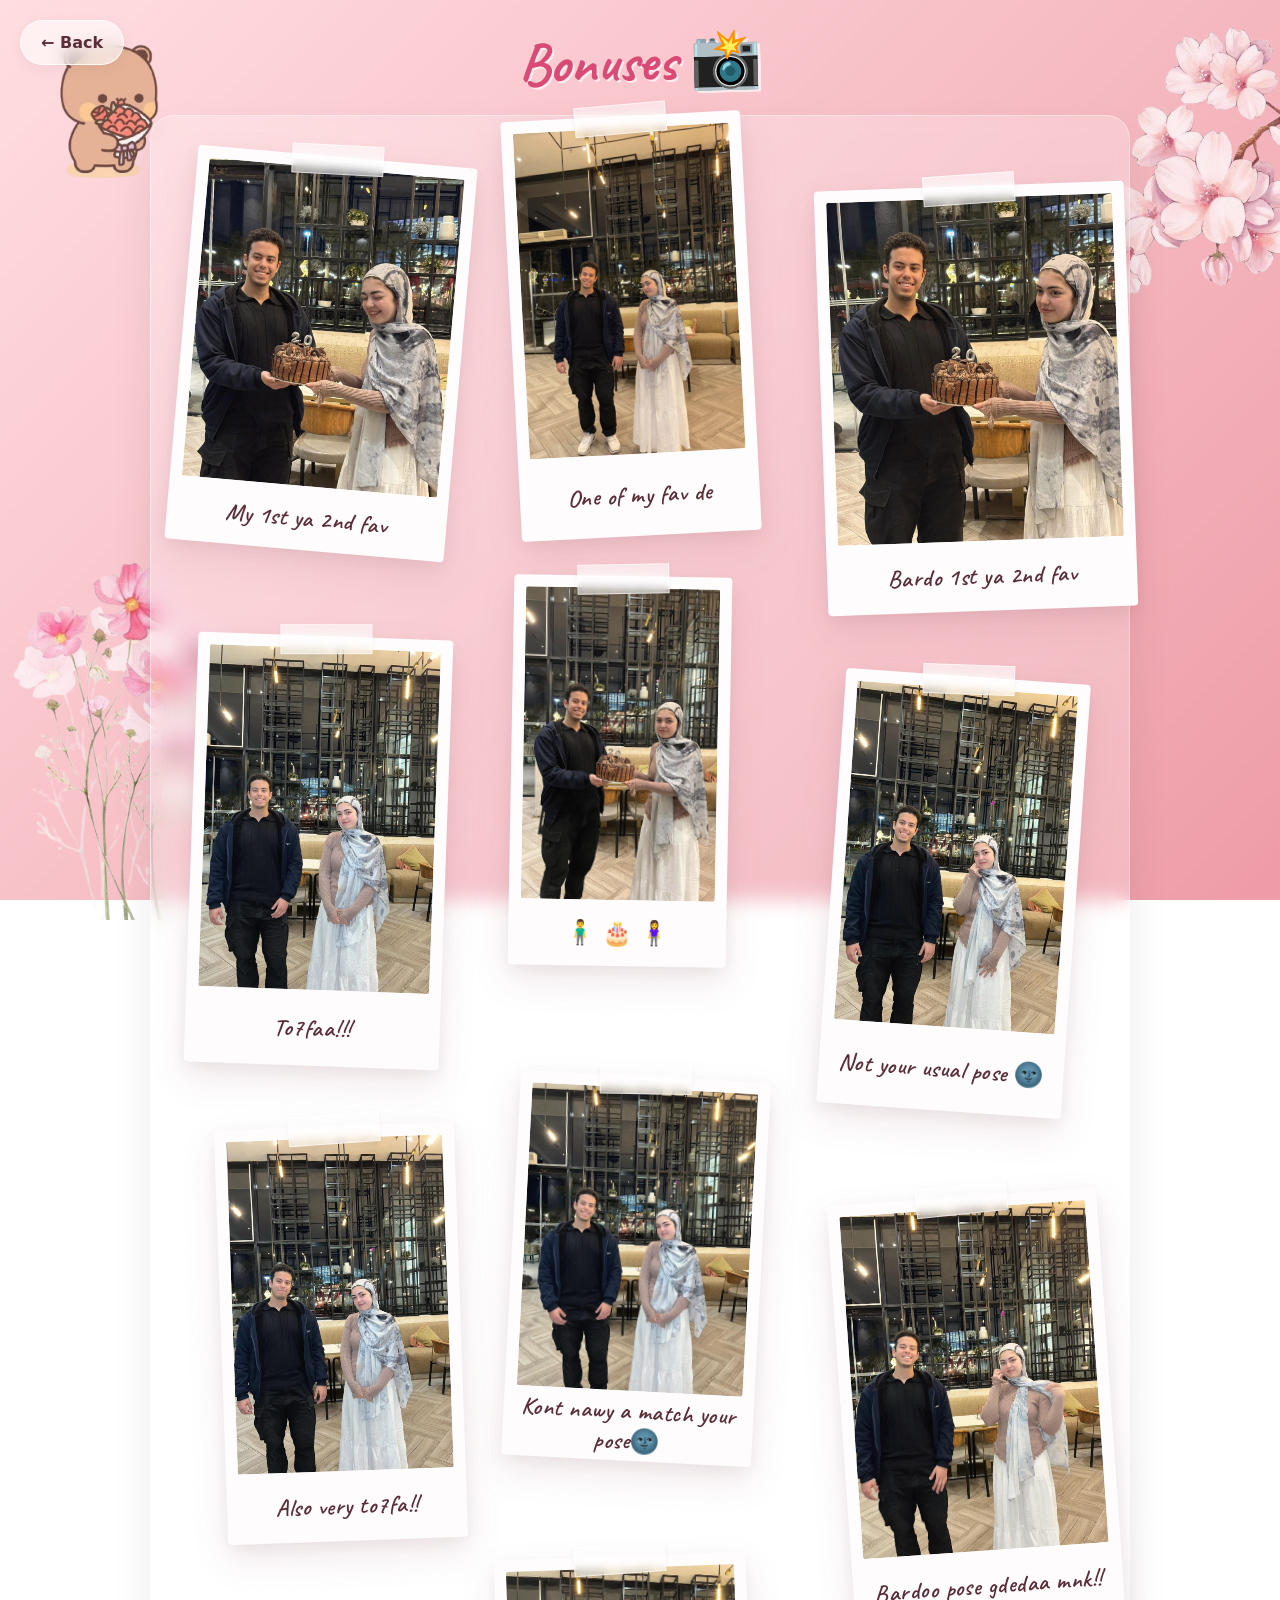
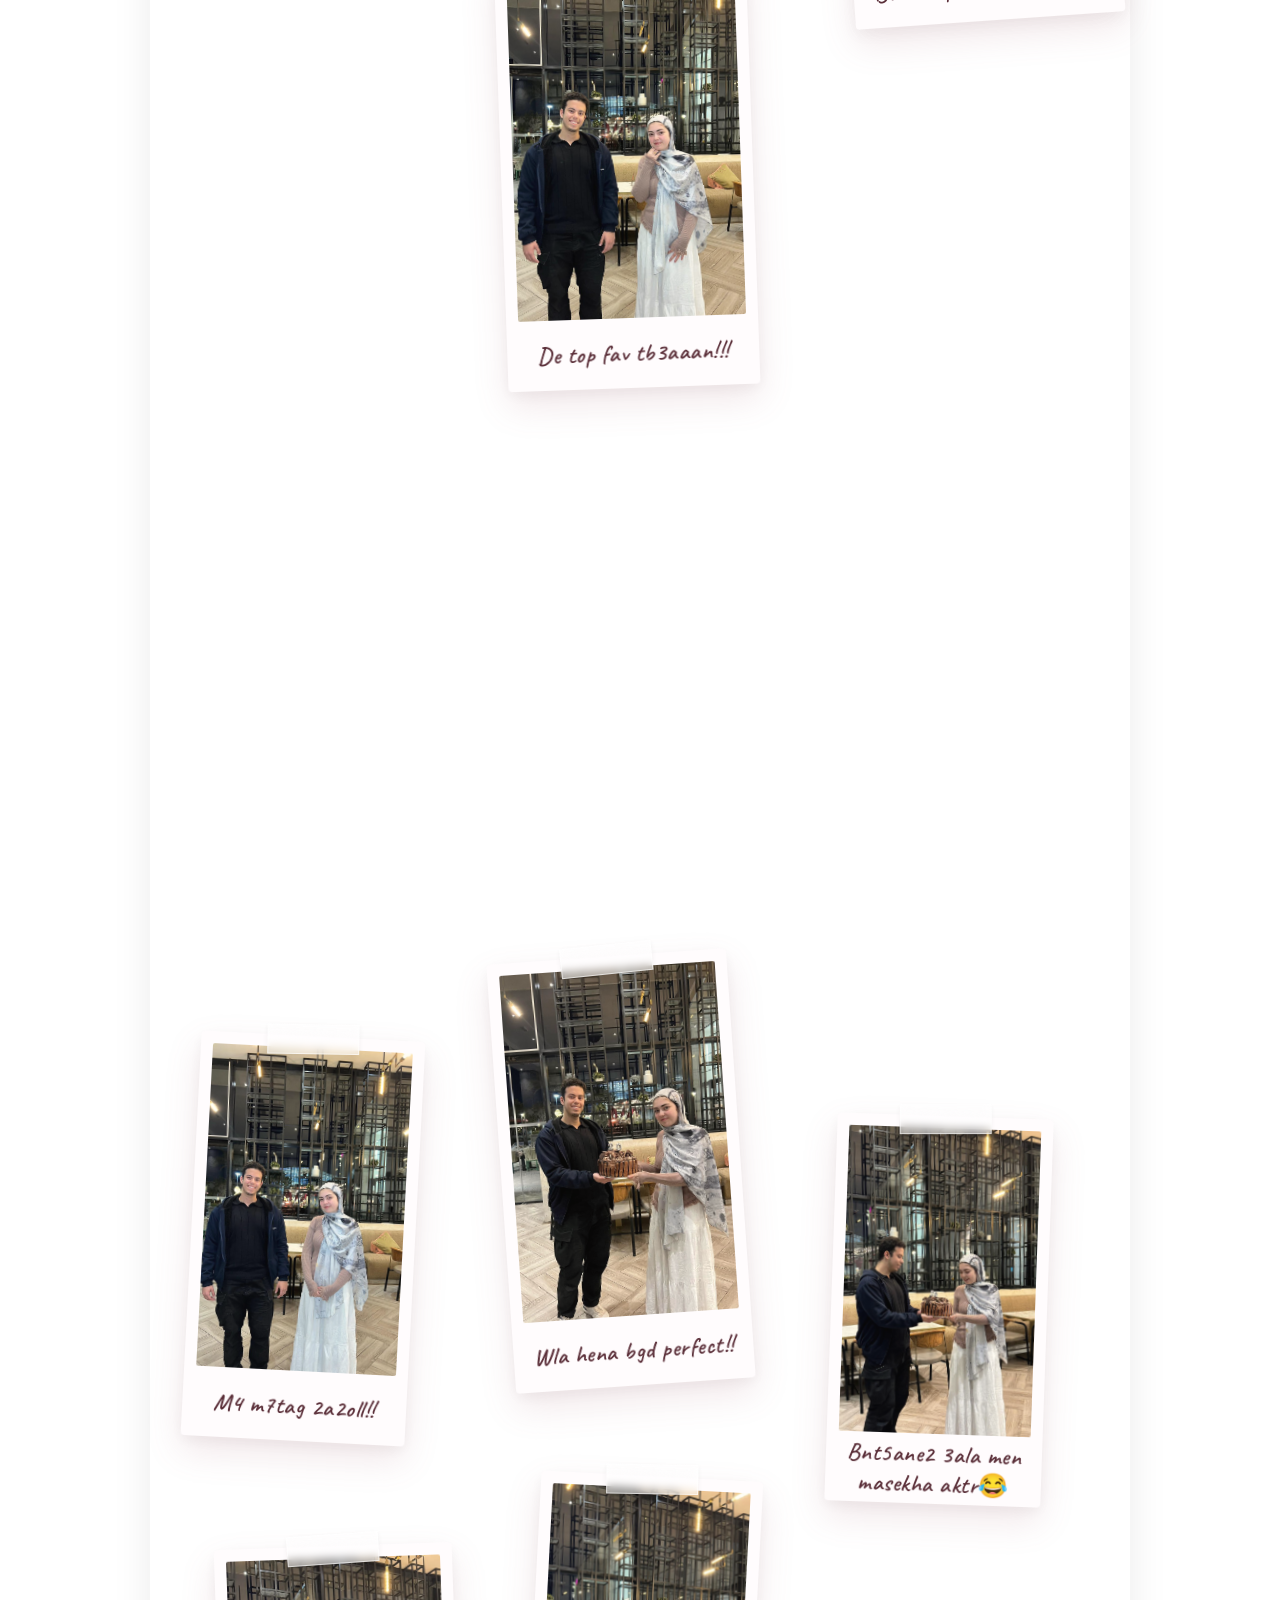
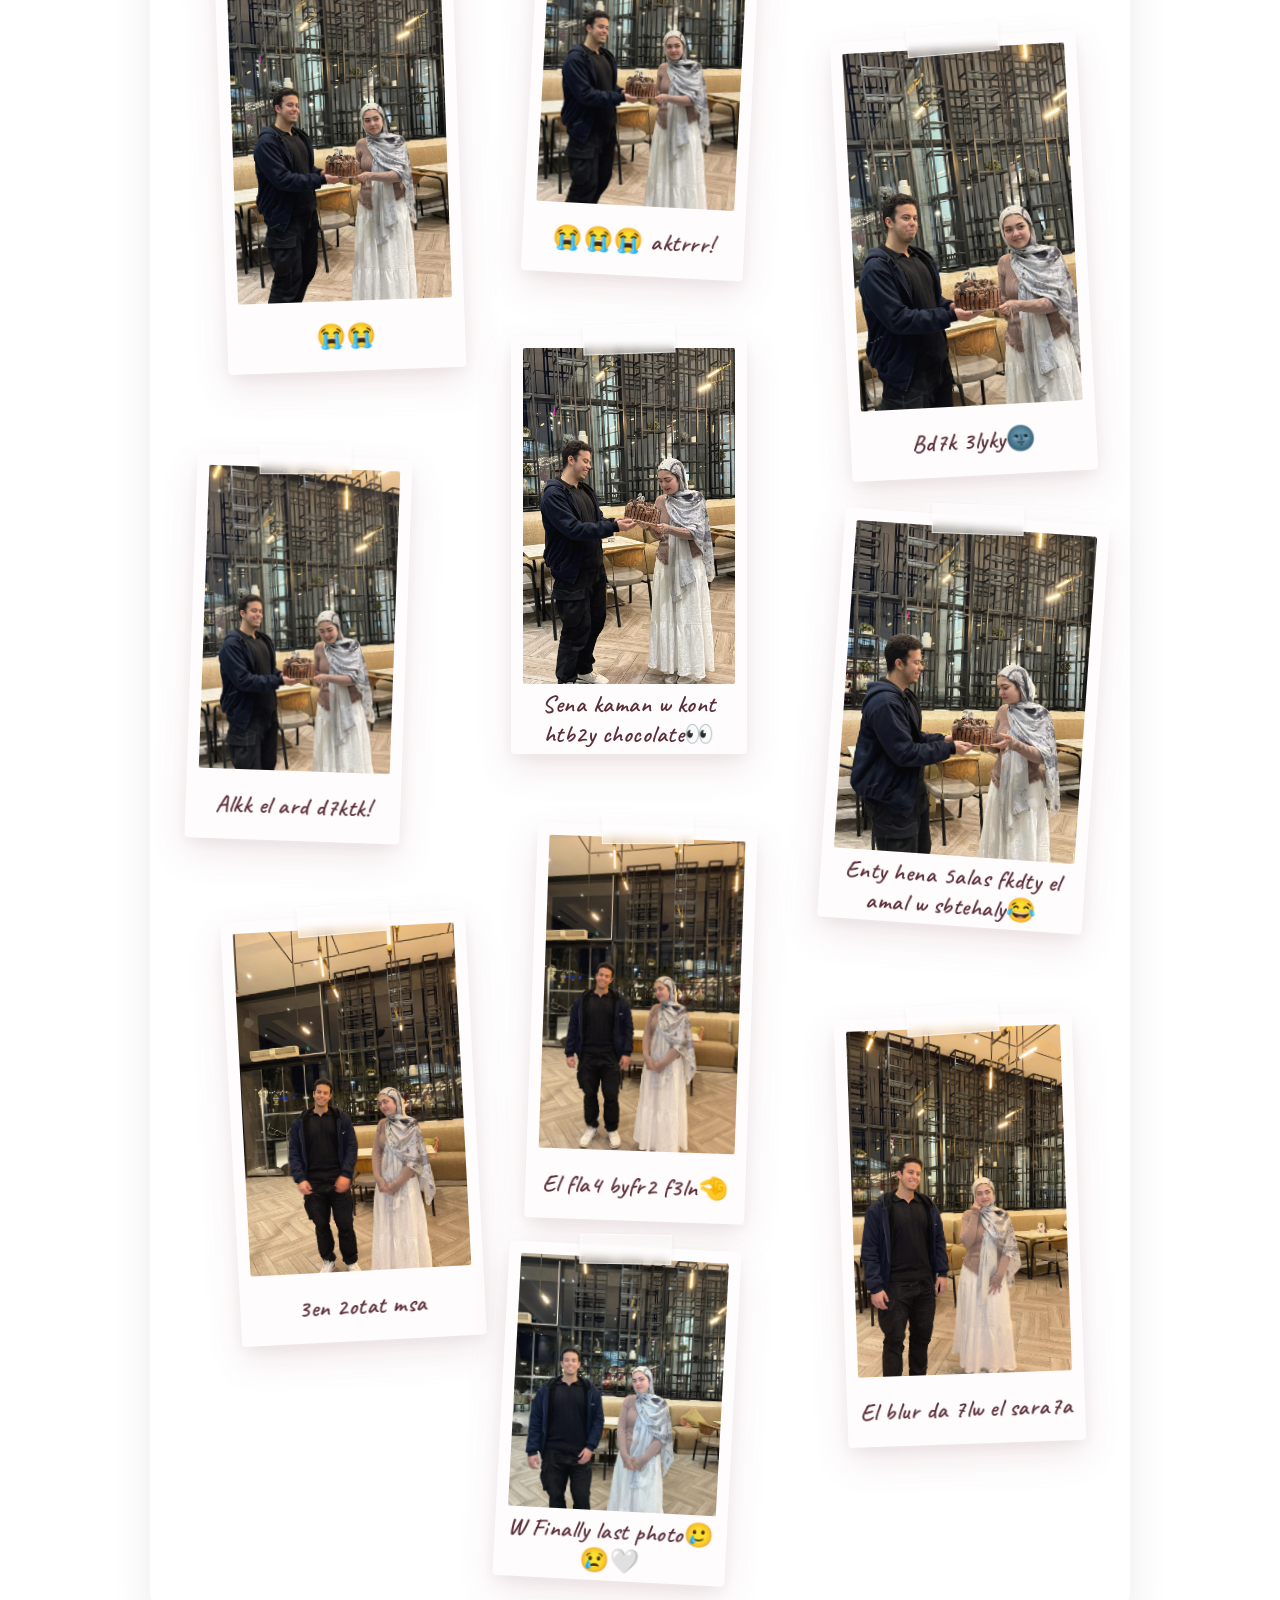
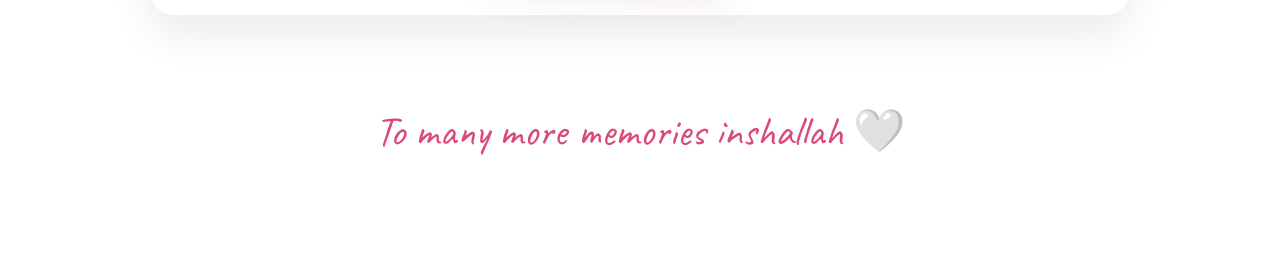
==== bonuses.html @ 4dcdd573 "final commit :(" ====
<!doctype html>
<html lang="en">
  <head>
    <meta charset="UTF-8" />
    <meta name="viewport" content="width=device-width, initial-scale=1.0" />
    <link
      href="https://fonts.googleapis.com/css2?family=Fredoka:wght@500;600;700&display=swap"
      rel="stylesheet"
    />
    <link
      href="https://fonts.googleapis.com/css2?family=Baloo+2:wght@600;700&display=swap"
      rel="stylesheet"
    />
    <link
      href="https://fonts.googleapis.com/css2?family=Caveat:wght@500;600;700&display=swap"
      rel="stylesheet"
    />
    <title>Bonuses ✨</title>
    <link rel="stylesheet" href="css/bonuses.css?v=3" />
    <script
      async
      src="https://www.googletagmanager.com/gtag/js?id=G-SDG1T2R1D5"
    ></script>
    <script>
      window.dataLayer = window.dataLayer || [];
      function gtag() {
        dataLayer.push(arguments);
      }
      gtag('js', new Date());

      gtag('config', 'G-SDG1T2R1D5');
    </script>
  </head>

  <body class="bonusesPage">
    <a href="memories.html" class="backBtn">← Back</a>

    <div class="bonusTitle">
      <h1>Bonuses 📸</h1>
    </div>

    <main class="board" aria-label="Bonuses board">
      <!-- 28 vertical polaroids -->
      <article class="card b1 reveal">
        <div class="photo"><img src="assets/bonus1.jpeg" alt="Bonus 1" /></div>
        <div class="caption" contenteditable="true">My 1st ya 2nd fav</div>
      </article>
      <article class="card b2 reveal">
        <div class="photo"><img src="assets/bonus2.jpeg" alt="Bonus 2" /></div>
        <div class="caption" contenteditable="true">One of my fav de</div>
      </article>
      <article class="card b3 reveal">
        <div class="photo"><img src="assets/bonus3.jpeg" alt="Bonus 3" /></div>
        <div class="caption" contenteditable="true">Bardo 1st ya 2nd fav</div>
      </article>
      <article class="card b4 reveal">
        <div class="photo"><img src="assets/bonus4.jpeg" alt="Bonus 4" /></div>
        <div class="caption" contenteditable="true">To7faa!!!</div>
      </article>
      <article class="card b5 reveal">
        <div class="photo"><img src="assets/bonus5.jpeg" alt="Bonus 5" /></div>
        <div class="caption" contenteditable="true">🧍‍♂️ 🎂 🧍‍♀️</div>
      </article>
      <article class="card b6 reveal">
        <div class="photo"><img src="assets/bonus6.jpeg" alt="Bonus 6" /></div>
        <div class="caption" contenteditable="true">Not your usual pose 🌚</div>
      </article>
      <article class="card b7 reveal">
        <div class="photo"><img src="assets/bonus7.jpeg" alt="Bonus 7" /></div>
        <div class="caption" contenteditable="true">Also very to7fa!!</div>
      </article>
      <article class="card b8 reveal">
        <div class="photo"><img src="assets/bonus8.jpeg" alt="Bonus 8" /></div>
        <div class="caption" contenteditable="true">
          Kont nawy a match your pose🌚
        </div>
      </article>
      <article class="card b9 reveal">
        <div class="photo"><img src="assets/bonus9.jpeg" alt="Bonus 9" /></div>
        <div class="caption" contenteditable="true">
          Bardoo pose gdedaa mnk!!
        </div>
      </article>
      <article class="card b10 reveal">
        <div class="photo">
          <img src="assets/bonus10.jpeg" alt="Bonus 10" />
        </div>
        <div class="caption" contenteditable="true">7bktt 27rk 2edy!</div>
      </article>
      <article class="card b11 reveal">
        <div class="photo">
          <img src="assets/bonus11.jpeg" alt="Bonus 11" />
        </div>
        <div class="caption" contenteditable="true">De top fav tb3aaan!!!</div>
      </article>
      <article class="card b12 reveal">
        <div class="photo">
          <img src="assets/bonus12.jpeg" alt="Bonus 12" />
        </div>
        <div class="caption" contenteditable="true">
          El cake photos bgd ra2e3a!
        </div>
      </article>
      <article class="card b13 reveal">
        <div class="photo">
          <img src="assets/bonus13.jpeg" alt="Bonus 13" />
        </div>
        <div class="caption" contenteditable="true">
          Ana wenty fe cameras mo5tlfa😂
        </div>
      </article>
      <article class="card b14 reveal">
        <div class="photo">
          <img src="assets/bonus14.jpeg" alt="Bonus 14" />
        </div>
        <div class="caption" contenteditable="true">
          Bayn 4oft bug 3al cake👀
        </div>
      </article>
      <article class="card b15 reveal">
        <div class="photo">
          <img src="assets/bonus15.jpeg" alt="Bonus 15" />
        </div>
        <div class="caption" contenteditable="true">Gamelaa bardo bgdd😭</div>
      </article>
      <article class="card b16 reveal">
        <div class="photo">
          <img src="assets/bonus16.jpeg" alt="Bonus 16" />
        </div>
        <div class="caption" contenteditable="true">M4 m7tag 2a2oll!!</div>
      </article>
      <article class="card b17 reveal">
        <div class="photo">
          <img src="assets/bonus17.jpeg" alt="Bonus 17" />
        </div>
        <div class="caption" contenteditable="true">Wla hena bgd perfect!!</div>
      </article>
      <article class="card b18 reveal">
        <div class="photo">
          <img src="assets/bonus18.jpeg" alt="Bonus 18" />
        </div>
        <div class="caption" contenteditable="true">
          Bnt5ane2 3ala men masekha aktr😂
        </div>
      </article>
      <article class="card b19 reveal">
        <div class="photo">
          <img src="assets/bonus19.jpeg" alt="Bonus 19" />
        </div>
        <div class="caption" contenteditable="true">😭😭</div>
      </article>
      <article class="card b20 reveal">
        <div class="photo">
          <img src="assets/bonus20.jpeg" alt="Bonus 20" />
        </div>
        <div class="caption" contenteditable="true">😭😭😭 aktrrr!</div>
      </article>
      <article class="card b21 reveal">
        <div class="photo">
          <img src="assets/bonus21.jpeg" alt="Bonus 21" />
        </div>
        <div class="caption" contenteditable="true">Bd7k 3lyky🌚</div>
      </article>
      <article class="card b22 reveal">
        <div class="photo">
          <img src="assets/bonus22.jpeg" alt="Bonus 22" />
        </div>
        <div class="caption" contenteditable="true">Alkk el ard d7ktk!</div>
      </article>
      <article class="card b23 reveal">
        <div class="photo">
          <img src="assets/bonus23.jpeg" alt="Bonus 23" />
        </div>
        <div class="caption" contenteditable="true">
          Sena kaman w kont htb2y chocolate👀
        </div>
      </article>
      <article class="card b24 reveal">
        <div class="photo">
          <img src="assets/bonus24.jpeg" alt="Bonus 24" />
        </div>
        <div class="caption" contenteditable="true">
          Enty hena 5alas fkdty el amal w sbtehaly😂
        </div>
      </article>
      <article class="card b25 reveal">
        <div class="photo">
          <img src="assets/bonus25.jpeg" alt="Bonus 25" />
        </div>
        <div class="caption" contenteditable="true">3en 2otat msa</div>
      </article>
      <article class="card b26 reveal">
        <div class="photo">
          <img src="assets/bonus26.jpeg" alt="Bonus 26" />
        </div>
        <div class="caption" contenteditable="true">El fla4 byfr2 f3ln🤏</div>
      </article>
      <article class="card b27 reveal">
        <div class="photo">
          <img src="assets/bonus27.jpeg" alt="Bonus 27" />
        </div>
        <div class="caption" contenteditable="true">
          El blur da 7lw el sara7a
        </div>
      </article>
      <article class="card b28 reveal">
        <div class="photo">
          <img src="assets/bonus28.jpeg" alt="Bonus 28" />
        </div>
        <div class="caption" contenteditable="true">
          W Finally last photo🥲😢🤍
        </div>
      </article>
    </main>

    <div class="finalLine">To many more memories inshallah 🤍</div>

    <img
      src="assets/flowers1.png"
      alt="Flowers decoration"
      class="cornerFlower"
    />
    <img
      src="assets/flowers2.png"
      alt="Top flowers decoration"
      class="cornerFlowerTop"
    />
    <img src="assets/cute.png" alt="Cute decoration" class="cornerCute" />

    <script src="js/bonuses.js"></script>
  </body>
</html>
---- css/bonuses.css ----
* {
  box-sizing: border-box;
}

:root {
  --text-color: #5a2e38;
}

body.bonusesPage {
  margin: 0;
  min-height: 100vh;
  background: linear-gradient(135deg, #ffdde1 0%, #ee9ca7 100%);
  background-attachment: fixed;
  overflow-x: hidden;
  font-family:
    system-ui,
    -apple-system,
    Segoe UI,
    Roboto,
    sans-serif;
}

/* Back button (same vibe as memories) */
.backBtn {
  position: fixed;
  left: 20px;
  top: 20px;
  z-index: 9999;
  padding: 12px 20px;
  border-radius: 30px;
  text-decoration: none;
  font-weight: 600;
  color: #5a2e38;
  background: rgba(255, 255, 255, 0.6);
  backdrop-filter: blur(8px);
  border: 1px solid rgba(255, 255, 255, 0.8);
  box-shadow: 0 4px 15px rgba(0, 0, 0, 0.05);
  transition: all 0.3s ease;
}

.backBtn:hover {
  background: rgba(255, 255, 255, 0.9);
  transform: translateY(-2px);
}

/* Title */
.bonusTitle {
  width: min(980px, 96vw);
  margin: 24px auto 0;
  text-align: center;
  transform: rotate(-1.5deg);
}

.bonusTitle h1 {
  margin: 0;
  font-family: 'Caveat', cursive;
  font-size: clamp(34px, 4.6vw, 58px);
  color: #d94b75;
  text-shadow: 2px 2px 0 rgba(255, 255, 255, 0.65);
}

/* Glass board */
.board {
  position: relative;
  width: min(980px, 96vw);
  margin: 18px auto 90px;
  height: 4700px;
  border-radius: 24px;
  background: rgba(255, 255, 255, 0.25);
  border: 1px solid rgba(255, 255, 255, 0.4);
  box-shadow: 0 20px 40px rgba(0, 0, 0, 0.08);
  backdrop-filter: blur(10px);
}

/* Vertical polaroids */
.card {
  position: absolute;

  /* ✅ take sizes from .b1..b28 vars */
  width: var(--w, 230px);
  height: var(--h, 410px);

  background: #fffcfd;
  border-radius: 4px;
  padding: 12px 12px 0 12px;
  box-shadow:
    0 15px 35px rgba(168, 102, 115, 0.15),
    0 5px 15px rgba(0, 0, 0, 0.05);
  transform-origin: center;
  z-index: 1;
  transition:
    z-index 0.3s,
    transform 0.3s ease;
}
.card:hover {
  z-index: 10;
}

.card::after {
  content: '';
  position: absolute;
  top: -12px;
  left: 50%;
  transform: translateX(-50%) rotate(-2deg);
  width: 90px;
  height: 28px;
  background: rgba(255, 255, 255, 0.5);
  backdrop-filter: blur(4px);
  border: 1px solid rgba(255, 255, 255, 0.6);
  box-shadow: 0 2px 5px rgba(0, 0, 0, 0.05);
  pointer-events: none;
}

.photo {
  width: 100%;
  height: calc(100% - var(--cap, 70px));
  background: #fff;
  border-radius: 2px;
  overflow: hidden;
}

.photo img {
  width: 100%;
  height: 100%;
  object-fit: cover;
  display: block;
  filter: contrast(0.95) sepia(0.1);
}

.caption {
  font-size: 24px;
  font-family: 'Caveat', cursive, sans-serif;
  color: var(--text-color);
  text-align: center;

  height: var(--cap, 70px); /* ✅ important */
  display: flex;
  align-items: center;
  justify-content: center;

  margin: 0;
  outline: none;
  font-weight: 600;
  letter-spacing: 0.5px;
}

/* Reveal */
.reveal {
  opacity: 0;
  transform: translateY(40px) scale(0.95) rotate(0deg);
  transition:
    opacity 800ms cubic-bezier(0.2, 0.8, 0.2, 1),
    transform 800ms cubic-bezier(0.2, 0.8, 0.2, 1);
}

.reveal.in-view {
  opacity: 1;
  transform: translateY(0) scale(1) rotate(var(--rot));
}

.reveal.in-view:hover {
  transform: translateY(-10px) scale(1.02) rotate(var(--rot));
  box-shadow: 0 25px 45px rgba(168, 102, 115, 0.25);
}

/* Scattered positions */
.b1 {
  left: 30px;
  top: 40px;
  --rot: 5deg;
  --w: 280px;
  --h: 395px;
  --cap: 64px;
}
.b2 {
  left: 360px;
  top: 0px;
  --rot: -3deg;
  --w: 240px;
  --h: 420px;
  --cap: 82px;
}
.b3 {
  left: 670px;
  top: 70px;
  --rot: -2deg;
  --w: 310px;
  --h: 425px;
  --cap: 70px;
}
.b4 {
  left: 40px;
  top: 520px;
  --rot: 2deg;
  --w: 255px;
  --h: 430px;
  --cap: 76px;
}
.b5 {
  left: 360px;
  top: 460px;
  --rot: 1deg;
  --w: 218px;
  --h: 390px;
  --cap: 66px;
}
.b6 {
  left: 680px;
  top: 560px;
  --rot: 4deg;
  --w: 245px;
  --h: 435px;
  --cap: 84px;
}

.b7 {
  left: 70px;
  top: 1010px;
  --rot: -2deg;
  --w: 240px;
  --h: 415px;
}
.b8 {
  left: 360px;
  top: 960px;
  --rot: 3deg;
  --w: 250px;
  --h: 385px;
}
.b9 {
  left: 690px;
  top: 1080px;
  --rot: -4deg;
  --w: 270px;
  --h: 425px;
}

.b10 {
  left: 40px;
  top: 1500px;
  --rot: 2deg;
  --w: 232px;
  --h: 398px;
}
.b11 {
  left: 350px;
  top: 1440px;
  --rot: -2deg;
  --w: 252px;
  --h: 432px;
}
.b12 {
  left: 680px;
  top: 1580px;
  --rot: 4deg;
  --w: 228px;
  --h: 410px;
}

.b13 {
  left: 80px;
  top: 2000px;
  --rot: -3deg;
  --w: 235px;
  --h: 440px;
}
.b14 {
  left: 380px;
  top: 1960px;
  --rot: 2deg;
  --w: 220px;
  --h: 332px;
}
.b15 {
  left: 670px;
  top: 2100px;
  --rot: -2deg;
  --w: 246px;
  --h: 438px;
}

.b16 {
  left: 40px;
  top: 2520px;
  --rot: 3deg;
  --w: 224px;
  --h: 405px;
}
.b17 {
  left: 350px;
  top: 2440px;
  --rot: -4deg;
  --w: 240px;
  --h: 430px;
}
.b18 {
  left: 680px;
  top: 2600px;
  --rot: 2deg;
  --w: 216px;
  --h: 388px;
}

.b19 {
  left: 70px;
  top: 3030px;
  --rot: -2deg;
  --w: 238px;
  --h: 425px;
}
.b20 {
  left: 380px;
  top: 2960px;
  --rot: 3deg;
  --w: 222px;
  --h: 400px;
}
.b21 {
  left: 690px;
  top: 3120px;
  --rot: -3deg;
  --w: 246px;
  --h: 440px;
}

.b22 {
  left: 40px;
  top: 3540px;
  --rot: 2deg;
  --w: 215px;
  --h: 385px;
}
.b23 {
  left: 360px;
  top: 3420px;
  --rot: 0deg;
  --w: 236px;
  --h: 418px;
}
.b24 {
  left: 680px;
  top: 3600px;
  --rot: 4deg;
  --w: 265px;
  --h: 410px;
}

.b25 {
  left: 80px;
  top: 4000px;
  --rot: -3deg;
  --w: 245px;
  --h: 425px;
}
.b26 {
  left: 380px;
  top: 3910px;
  --rot: 2deg;
  --w: 220px;
  --h: 395px;
}
.b27 {
  left: 690px;
  top: 4100px;
  --rot: -2deg;
  --w: 238px;
  --h: 428px;
}
.b28 {
  left: 350px;
  top: 4330px;
  --rot: 3deg;
  --w: 232px;
  --h: 335px;
}

/* Decorations */
.cornerFlower,
.cornerFlowerTop,
.cornerCute {
  position: fixed;
  pointer-events: none;
  z-index: -1;
  opacity: 0.8;
}

.cornerFlower {
  left: -20px;
  bottom: -20px;
  width: 300px;
  max-width: 45vw;
}
.cornerFlowerTop {
  right: -20px;
  top: -20px;
  width: 280px;
  max-width: 40vw;
}
.cornerCute {
  left: 20px;
  top: 20px;
  width: 180px;
  max-width: 25vw;
}

@media (max-width: 700px) {
  .board {
    height: auto;
    padding: 18px;
    background: transparent;
    box-shadow: none;
    border: none;
  }

  .card {
    position: relative;
    left: auto !important;
    top: auto !important;

    width: 100% !important;
    height: 440px; /* keep a nice consistent mobile height */
    margin: 24px 0;

    --rot: 0deg !important;
  }

  .reveal.in-view:hover {
    transform: translateY(-5px) scale(1.01);
  }
}

/* Final sentence */
.finalLine {
  width: 100%;
  text-align: center;
  margin: 60px 0 120px;
  font-family: 'Caveat', cursive;
  font-size: clamp(26px, 3.5vw, 42px);
  color: #d94b75;
  text-shadow: 2px 2px 0 rgba(255, 255, 255, 0.6);
  opacity: 0;
  transform: translateY(20px);
  animation: fadeUp 1.2s ease forwards;
  animation-delay: 0.4s;
}

@keyframes fadeUp {
  to {
    opacity: 1;
    transform: translateY(0);
  }
}
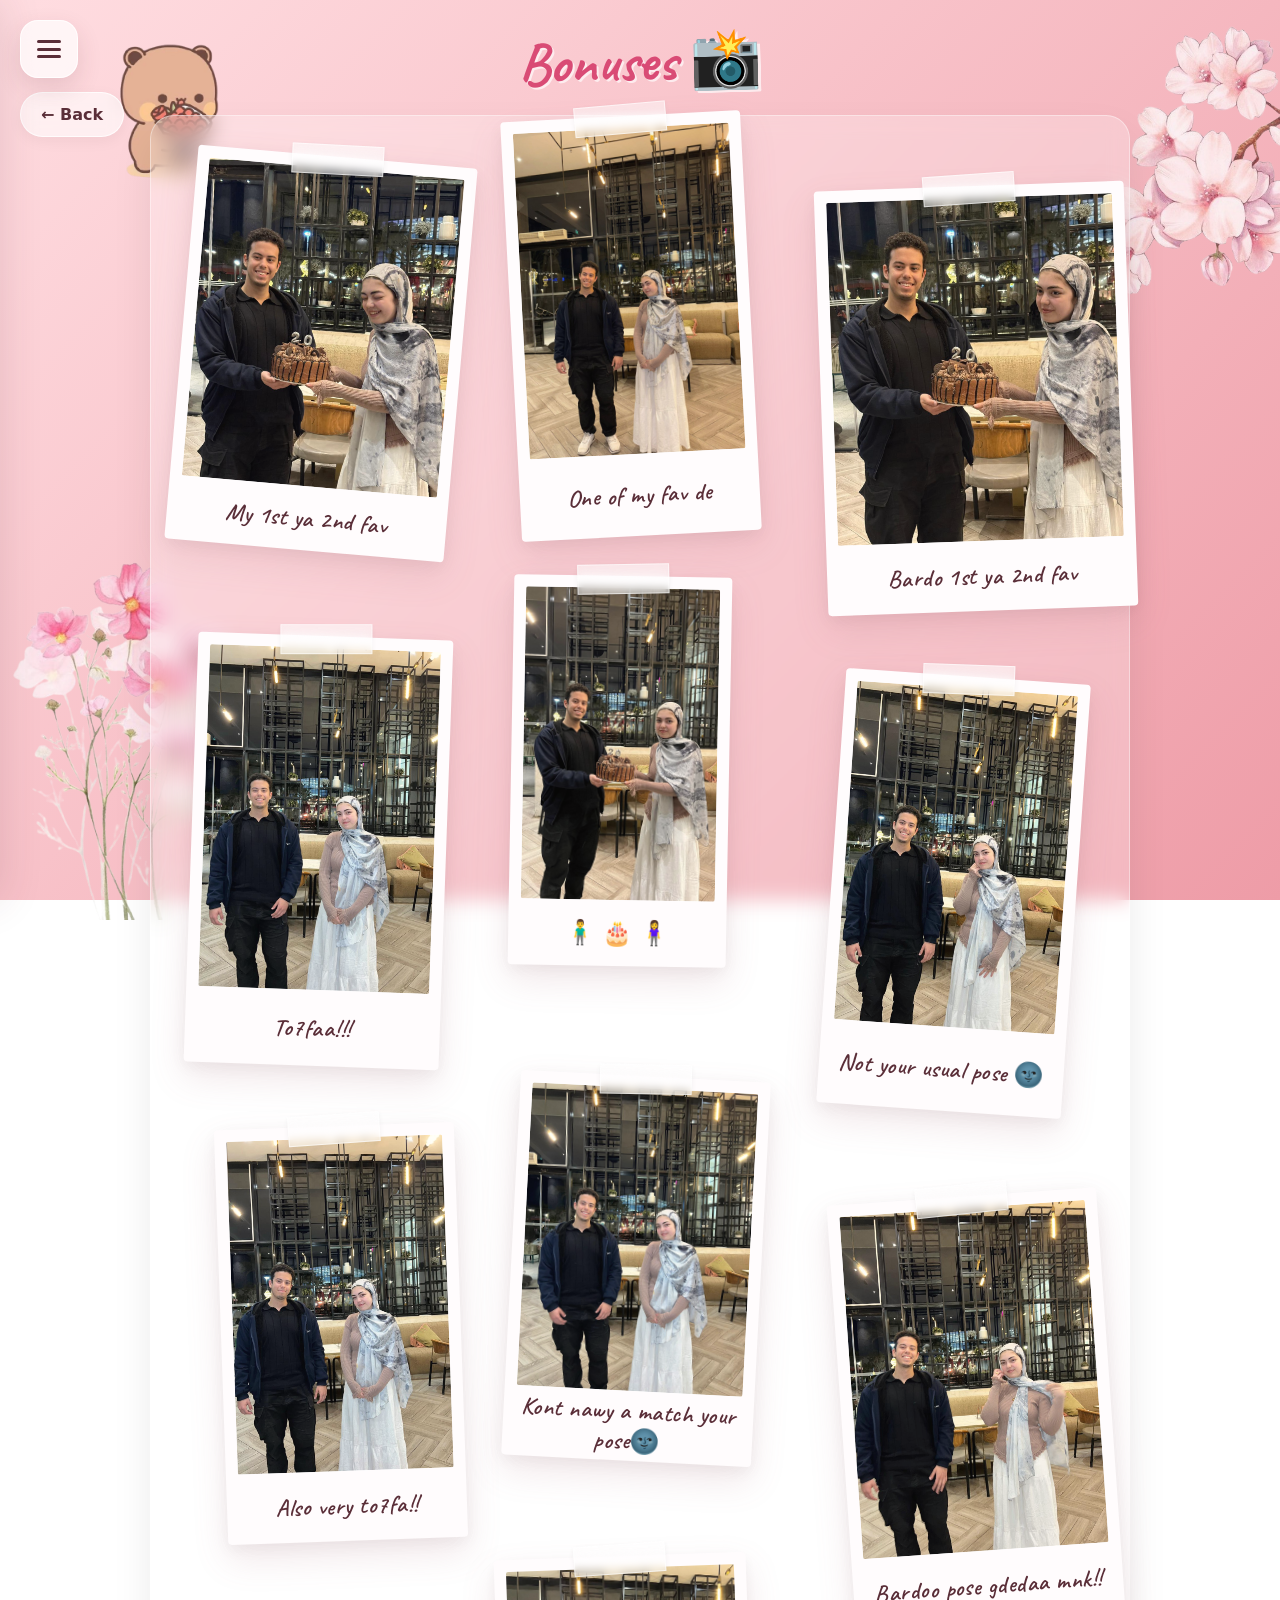
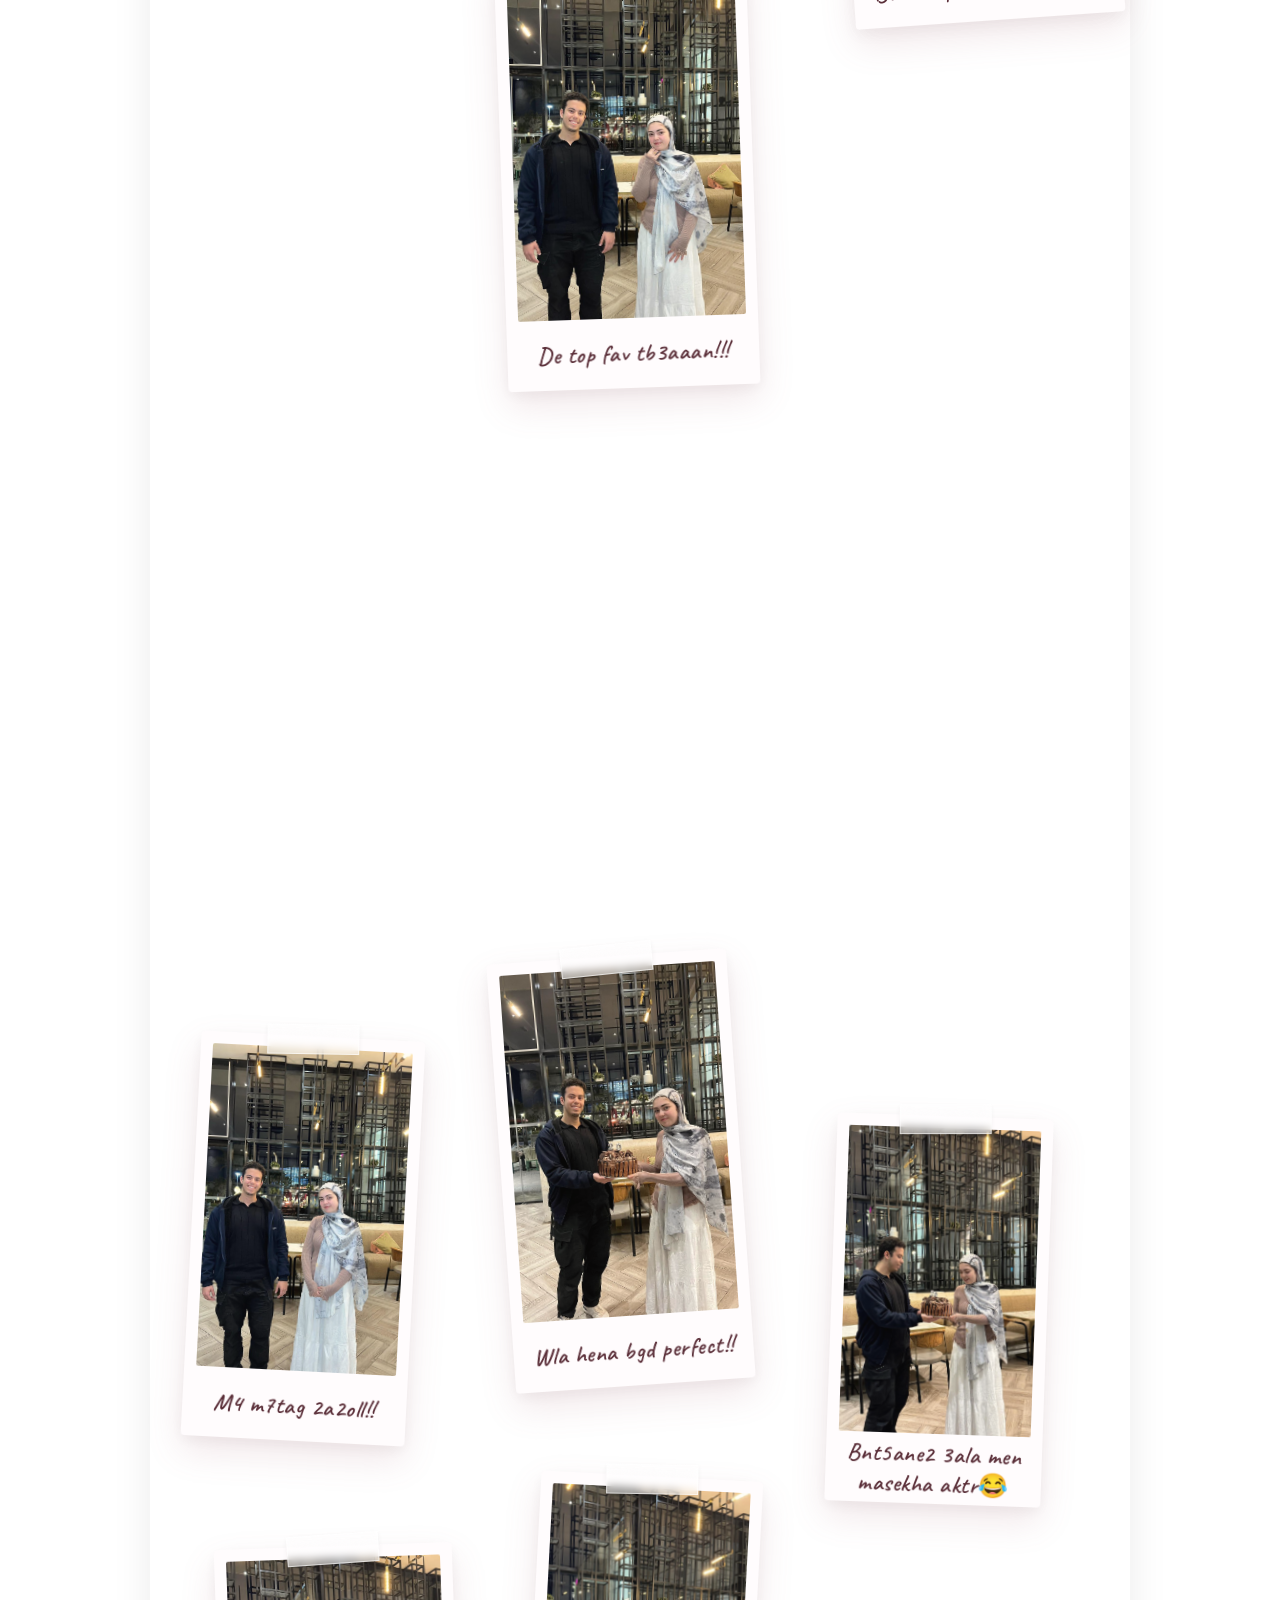
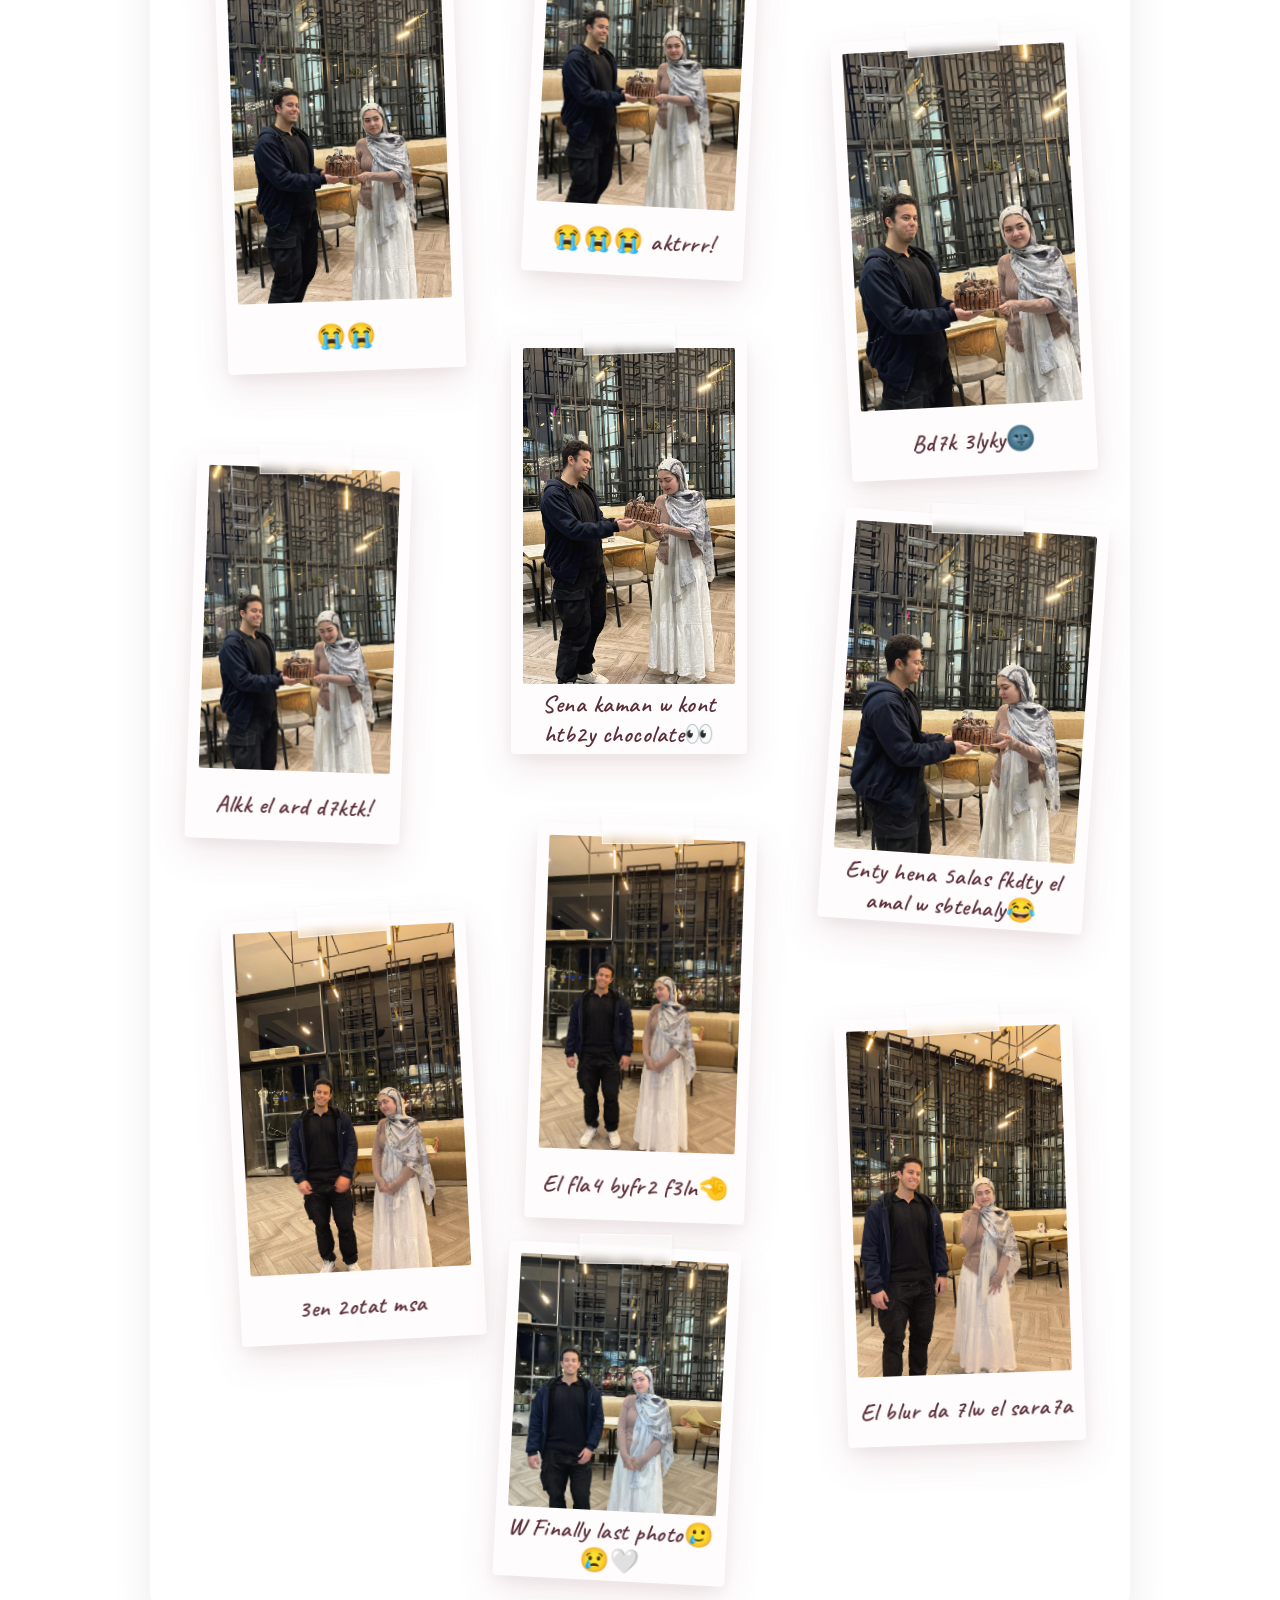
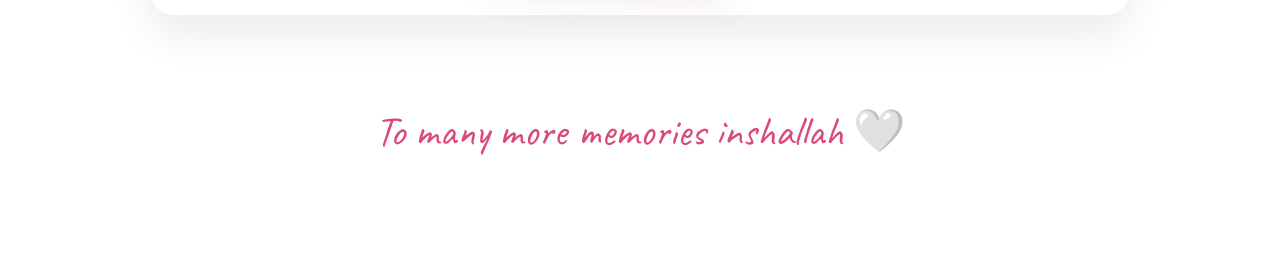
==== commit 61fabcb8: "added a menu to all pages" ====
--- a/bonuses.html
+++ b/bonuses.html
@@ -17,6 +17,7 @@
     />
     <title>Bonuses ✨</title>
     <link rel="stylesheet" href="css/bonuses.css?v=3" />
+    <link rel="stylesheet" href="css/menu.css" />
     <script
       async
       src="https://www.googletagmanager.com/gtag/js?id=G-SDG1T2R1D5"
@@ -33,6 +34,61 @@
   </head>
 
   <body class="bonusesPage">
+    <nav class="site-menu" aria-label="Website pages">
+      <button
+        class="menu-toggle"
+        type="button"
+        aria-label="Open navigation menu"
+        aria-expanded="false"
+        aria-controls="menuPanel"
+      >
+        <span class="menu-toggle__bars" aria-hidden="true">
+          <span></span>
+          <span></span>
+          <span></span>
+        </span>
+      </button>
+
+      <div class="menu-backdrop"></div>
+
+      <aside class="menu-panel" id="menuPanel">
+        <h2 class="menu-title">Pages ✨</h2>
+        <p class="menu-subtitle">Pick any page you want ❤️</p>
+
+        <ul class="menu-list">
+          <li>
+            <a href="index.html">
+              <span class="menu-link-title">Countdown page</span>
+              <span class="menu-link-desc">index.html</span>
+            </a>
+          </li>
+          <li>
+            <a href="message.html">
+              <span class="menu-link-title">Message page</span>
+              <span class="menu-link-desc">message.html</span>
+            </a>
+          </li>
+          <li>
+            <a href="cake.html">
+              <span class="menu-link-title">Cake page</span>
+              <span class="menu-link-desc">cake.html</span>
+            </a>
+          </li>
+          <li>
+            <a href="memories.html">
+              <span class="menu-link-title">Memories page</span>
+              <span class="menu-link-desc">memories.html</span>
+            </a>
+          </li>
+          <li>
+            <a href="bonuses.html">
+              <span class="menu-link-title">Bonus photos</span>
+              <span class="menu-link-desc">bonuses.html</span>
+            </a>
+          </li>
+        </ul>
+      </aside>
+    </nav>
     <a href="memories.html" class="backBtn">← Back</a>
 
     <div class="bonusTitle">
@@ -227,6 +283,7 @@
     />
     <img src="assets/cute.png" alt="Cute decoration" class="cornerCute" />
 
+    <script src="js/menu.js"></script>
     <script src="js/bonuses.js"></script>
   </body>
 </html>
--- a/css/bonuses.css
+++ b/css/bonuses.css
@@ -397,7 +397,7 @@
   max-width: 40vw;
 }
 .cornerCute {
-  left: 20px;
+  left: 80px;
   top: 20px;
   width: 180px;
   max-width: 25vw;
--- a/css/menu.css
+++ b/css/menu.css
@@ -0,0 +1,190 @@
+/* =========================
+   Shared Hamburger Menu
+   ========================= */
+
+.menu-toggle {
+  position: fixed;
+  top: 20px;
+  left: 20px;
+  width: 58px;
+  height: 58px;
+  border: none;
+  border-radius: 18px;
+  background: rgba(255, 255, 255, 0.72);
+  backdrop-filter: blur(10px);
+  -webkit-backdrop-filter: blur(10px);
+  border: 1px solid rgba(255, 255, 255, 0.85);
+  box-shadow: 0 10px 25px rgba(90, 46, 56, 0.14);
+  display: flex;
+  align-items: center;
+  justify-content: center;
+  cursor: pointer;
+  z-index: 20001;
+  transition:
+    transform 0.25s ease,
+    box-shadow 0.25s ease,
+    background 0.25s ease;
+}
+
+.menu-toggle:hover {
+  transform: translateY(-2px);
+  background: rgba(255, 255, 255, 0.9);
+  box-shadow: 0 14px 30px rgba(90, 46, 56, 0.18);
+}
+
+.menu-toggle:focus-visible {
+  outline: 3px solid rgba(217, 75, 117, 0.45);
+  outline-offset: 3px;
+}
+
+.menu-toggle__bars {
+  width: 24px;
+  height: 18px;
+  display: flex;
+  flex-direction: column;
+  justify-content: space-between;
+}
+
+.menu-toggle__bars span {
+  display: block;
+  width: 100%;
+  height: 3px;
+  border-radius: 999px;
+  background: #5a2e38;
+  transition:
+    transform 0.28s ease,
+    opacity 0.2s ease;
+}
+
+.menu-panel {
+  position: fixed;
+  top: 0;
+  left: 0;
+  width: min(340px, 84vw);
+  height: 100vh;
+  padding: 96px 22px 24px;
+  background: rgba(255, 245, 248, 0.88);
+  backdrop-filter: blur(16px);
+  -webkit-backdrop-filter: blur(16px);
+  border-right: 1px solid rgba(255, 255, 255, 0.8);
+  box-shadow: 18px 0 40px rgba(90, 46, 56, 0.14);
+  transform: translateX(-105%);
+  transition: transform 0.32s ease;
+  z-index: 20000;
+  overflow-y: auto;
+}
+
+.menu-backdrop {
+  position: fixed;
+  inset: 0;
+  background: rgba(90, 46, 56, 0.18);
+  opacity: 0;
+  pointer-events: none;
+  transition: opacity 0.28s ease;
+  z-index: 19999;
+}
+
+.site-menu.is-open .menu-panel {
+  transform: translateX(0);
+}
+
+.site-menu.is-open .menu-backdrop {
+  opacity: 1;
+  pointer-events: auto;
+}
+
+.site-menu.is-open .menu-toggle__bars span:nth-child(1) {
+  transform: translateY(7.5px) rotate(45deg);
+}
+
+.site-menu.is-open .menu-toggle__bars span:nth-child(2) {
+  opacity: 0;
+}
+
+.site-menu.is-open .menu-toggle__bars span:nth-child(3) {
+  transform: translateY(-7.5px) rotate(-45deg);
+}
+
+.menu-title {
+  margin: 0 0 14px;
+  font-family: 'Baloo 2', cursive;
+  font-size: 30px;
+  color: #d94b75;
+}
+
+.menu-subtitle {
+  margin: 0 0 20px;
+  font-family: 'Caveat', cursive;
+  font-size: 24px;
+  color: #5a2e38;
+  opacity: 0.9;
+}
+
+.menu-list {
+  list-style: none;
+  margin: 0;
+  padding: 0;
+  display: grid;
+  gap: 12px;
+}
+
+.menu-list a {
+  display: block;
+  text-decoration: none;
+  padding: 14px 16px;
+  border-radius: 18px;
+  color: #5a2e38;
+  background: rgba(255, 255, 255, 0.72);
+  border: 1px solid rgba(255, 255, 255, 0.85);
+  box-shadow: 0 8px 18px rgba(90, 46, 56, 0.08);
+  transition:
+    transform 0.22s ease,
+    background 0.22s ease,
+    box-shadow 0.22s ease;
+}
+
+.menu-list a:hover {
+  transform: translateX(4px);
+  background: rgba(255, 255, 255, 0.95);
+  box-shadow: 0 12px 24px rgba(90, 46, 56, 0.12);
+}
+
+.menu-list a.active {
+  background: linear-gradient(135deg, #ffdde1 0%, #ee9ca7 100%);
+  color: #5a2e38;
+  border-color: rgba(217, 75, 117, 0.24);
+  box-shadow: 0 12px 26px rgba(217, 75, 117, 0.15);
+}
+
+.menu-link-title {
+  display: block;
+  font-weight: 700;
+  font-size: 16px;
+  margin-bottom: 3px;
+}
+
+.menu-link-desc {
+  display: block;
+  font-size: 13px;
+  opacity: 0.8;
+}
+
+/* move current top-left back buttons down so they don't clash with the menu */
+body.messagePage .backBtn,
+body.bonusesPage .backBtn {
+  top: 92px;
+}
+
+/* optional: small screens */
+@media (max-width: 600px) {
+  .menu-toggle {
+    width: 52px;
+    height: 52px;
+    top: 16px;
+    left: 16px;
+  }
+
+  .menu-panel {
+    padding-top: 84px;
+  }
+}
